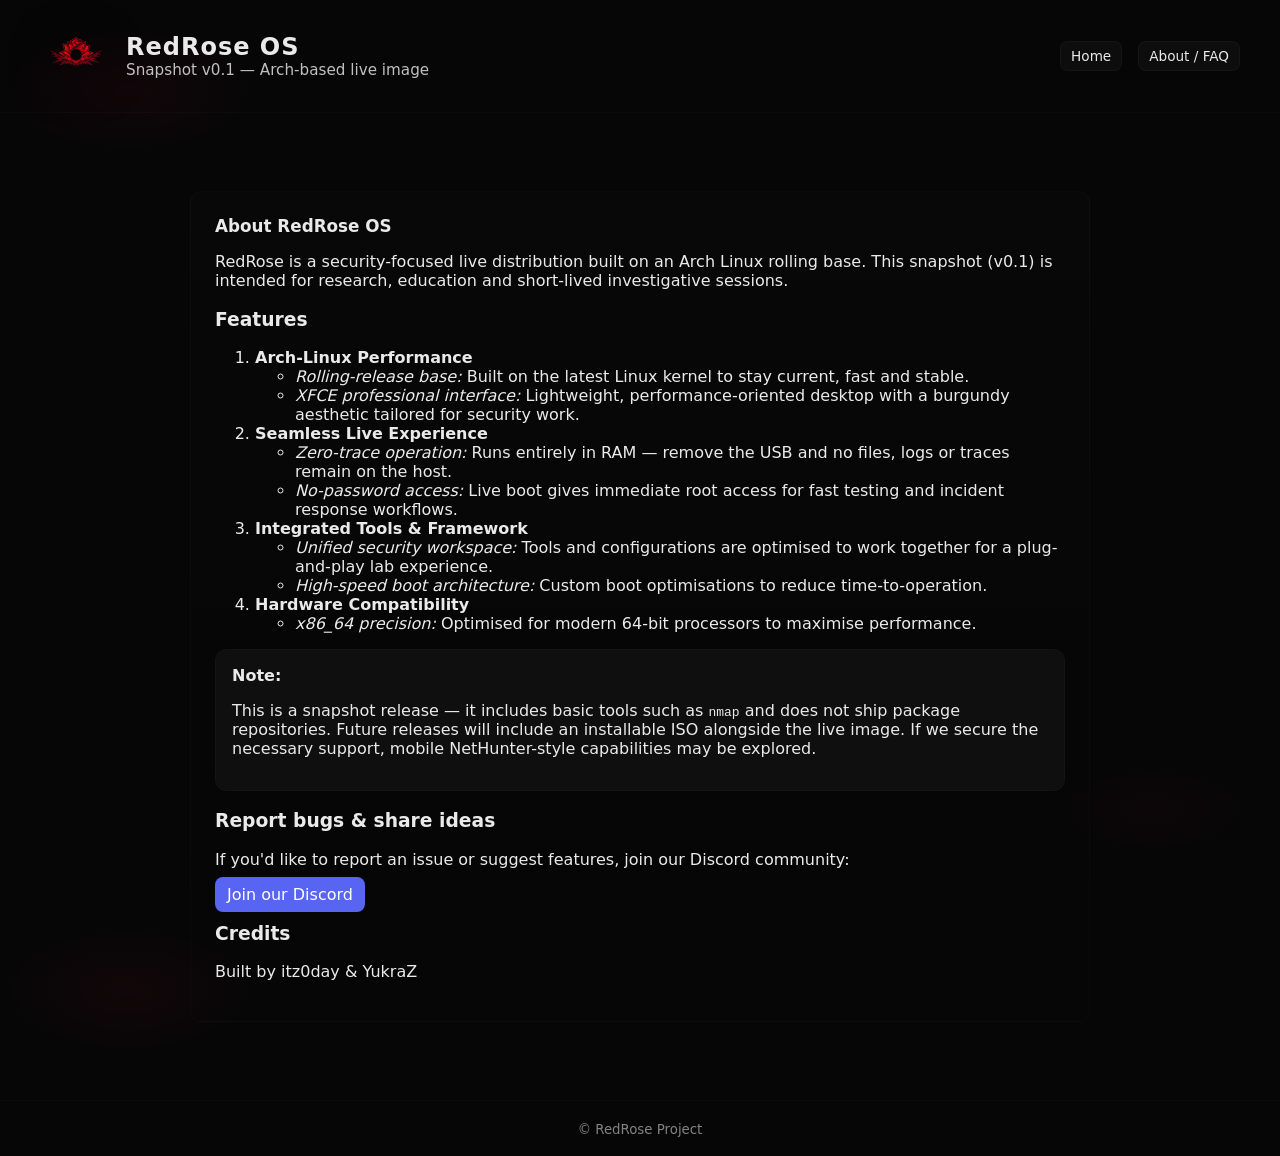
==== info.html @ 97ac89c2 "Update info.html" ====
<!DOCTYPE html>
<html lang="en">
<head>
    <meta charset="utf-8" />
    <meta name="viewport" content="width=device-width, initial-scale=1" />
    <title>About — RedRose OS</title>
    <link rel="stylesheet" href="style.css">
</head>
<body>

<header class="site-header">
    <div class="brand">
        <img src="logo.png" alt="Logo" class="logo">
        <div>
            <h1>RedRose OS</h1>
            <p class="tag">Snapshot v0.1 — Arch-based live image</p>
        </div>
    </div>
    <nav class="top-actions">
        <a href="index.html" class="btn small">Home</a>
        <a href="info.html" class="btn small">About / FAQ</a>
    </nav>
</header>

<main class="layout">
    <section class="content">
        <div class="about-page panel">
            <h2>About RedRose OS</h2>
            <p>RedRose is a security-focused live distribution built on an Arch Linux rolling base. This snapshot (v0.1) is intended for research, education and short-lived investigative sessions.</p>

            <h3>Features</h3>
            <ol>
                <li><strong>Arch-Linux Performance</strong>
                    <ul>
                        <li><em>Rolling-release base:</em> Built on the latest Linux kernel to stay current, fast and stable.</li>
                        <li><em>XFCE professional interface:</em> Lightweight, performance-oriented desktop with a burgundy aesthetic tailored for security work.</li>
                    </ul>
                </li>
                <li><strong>Seamless Live Experience</strong>
                    <ul>
                        <li><em>Zero-trace operation:</em> Runs entirely in RAM — remove the USB and no files, logs or traces remain on the host.</li>
                        <li><em>No-password access:</em> Live boot gives immediate root access for fast testing and incident response workflows.</li>
                    </ul>
                </li>
                <li><strong>Integrated Tools & Framework</strong>
                    <ul>
                        <li><em>Unified security workspace:</em> Tools and configurations are optimised to work together for a plug-and-play lab experience.</li>
                        <li><em>High-speed boot architecture:</em> Custom boot optimisations to reduce time-to-operation.</li>
                    </ul>
                </li>
                <li><strong>Hardware Compatibility</strong>
                    <ul>
                        <li><em>x86_64 precision:</em> Optimised for modern 64-bit processors to maximise performance.</li>
                    </ul>
                </li>
            </ol>

            <div class="panel" style="margin-top:12px">
                <strong>Note:</strong>
                <p>This is a snapshot release — it includes basic tools such as <code>nmap</code> and does not ship package repositories. Future releases will include an installable ISO alongside the live image. If we secure the necessary support, mobile NetHunter-style capabilities may be explored.</p>
            </div>

            <h3>Report bugs & share ideas</h3>
            <p>If you'd like to report an issue or suggest features, join our Discord community:</p>
            <p>
                <a href="https://discord.gg/SsEprcjTAU" target="_blank" rel="noopener" class="btn" style="background:#5865F2;border:none;color:#fff">Join our Discord</a>
            </p>

            <h3>Credits</h3>
            <p>Built by itz0day &amp; YukraZ</p>
        </div>
    </section>
</main>

<footer class="site-footer">
    <small>© RedRose Project</small>
</footer>

</body>
</html>
---- style.css ----
:root{
    --bg:#070607;
    --panel:#0f0f0f;
    --muted:#9a031e;
    --accent:#e33b4a;
    --glass:rgba(255,255,255,0.03);
    --text:#eaeaea;
}

*{box-sizing:border-box}
html,body{height:100%;margin:0;font-family:Inter, system-ui, -apple-system, 'Segoe UI', Roboto, 'Helvetica Neue', Arial}
body{
    background: radial-gradient(1200px 600px at 10% 10%, rgba(154,3,30,0.07), transparent 10%),
                radial-gradient(900px 400px at 90% 90%, rgba(154,3,30,0.04), transparent 10%),
                var(--bg);
    color:var(--text);
}

.site-header{display:flex;justify-content:space-between;align-items:center;padding:20px 40px;border-bottom:1px solid rgba(255,255,255,0.02)}
.brand{display:flex;align-items:center;gap:14px}
.logo{width:72px;height:72px;object-fit:contain;filter:drop-shadow(0 10px 24px rgba(0,0,0,0.6))}
.brand h1{margin:0;font-size:1.5rem;letter-spacing:1px}
.tag{margin:0;color:rgba(255,255,255,0.75);font-size:0.95rem}

.top-actions{display:flex;align-items:center;gap:16px}
.btn{background:var(--glass);border:1px solid rgba(255,255,255,0.03);color:var(--text);padding:8px 12px;border-radius:8px;cursor:pointer;text-decoration:none}
.btn.small{padding:6px 10px;font-size:0.85rem}
.btn.primary{background:linear-gradient(90deg,var(--muted),var(--accent));border:none}
.btn.ghost{background:transparent;border:1px solid rgba(255,255,255,0.06)}
.download-bubble{background:linear-gradient(90deg,var(--muted),#ff6b6b);padding:8px 12px;border-radius:999px;font-weight:600;color:#fff}

.layout{display:flex;gap:24px;padding:28px;max-width:1200px;margin:30px auto}
.sidebar{width:300px;flex:0 0 300px}
.panel{background:var(--panel);padding:16px;border-radius:12px;margin-bottom:18px;border:1px solid rgba(255,255,255,0.02)}
.panel h2{margin:0 0 10px 0;font-size:1.05rem}
.list{list-style:none;padding:0;margin:0;display:flex;flex-direction:column;gap:8px}
.list li{background:linear-gradient(180deg,rgba(255,255,255,0.02),transparent);padding:8px 10px;border-radius:8px;font-size:0.95rem;display:flex;justify-content:space-between;align-items:center}
.panel-foot{margin-top:10px;color:rgba(255,255,255,0.7);font-size:0.9rem}

.content{flex:1}
.download-card{background:linear-gradient(180deg, rgba(255,255,255,0.02), transparent);padding:22px;border-radius:12px;border:1px solid rgba(255,255,255,0.03);box-shadow:0 20px 40px rgba(0,0,0,0.6)}
.badge{display:inline-block;background:var(--muted);color:#fff;padding:6px 10px;border-radius:999px;font-weight:700;margin-bottom:12px}
.card-body{display:flex;flex-direction:column;align-items:flex-start;gap:10px}
.card-logo{width:140px}
.muted{color:rgba(255,255,255,0.7)}
.actions{display:flex;gap:12px;margin-top:10px}

.hero{padding:22px;border-radius:12px;border:1px solid rgba(255,255,255,0.03);box-shadow:0 20px 40px rgba(0,0,0,0.6);background:linear-gradient(90deg, rgba(154,3,30,0.03), transparent)}
.hero-inner{display:flex;gap:18px;align-items:center}
.hero-logo{width:160px}
.hero-text h2{margin:0;font-size:1.6rem}
.hero-cta{margin-top:12px;display:flex;gap:10px}
.meta{margin-top:8px;color:rgba(255,255,255,0.65);font-family:monospace}

.releases .list li{display:flex;justify-content:space-between;gap:12px}

.info-grid{display:grid;grid-template-columns:repeat(auto-fit,minmax(240px,1fr));gap:16px;margin-top:18px}
.info{background:var(--panel);padding:14px;border-radius:10px}

.site-footer{padding:18px 40px;color:rgba(255,255,255,0.5);text-align:center;border-top:1px solid rgba(255,255,255,0.02);margin-top:30px}

@media (max-width:860px){
    .layout{flex-direction:column;padding:12px;gap:12px}
    .sidebar{width:100%;order:2}
    .site-header{padding:12px}
    .logo{width:48px;height:48px}
    .brand h1{font-size:1.1rem}
    .hero-inner{flex-direction:column;align-items:flex-start}
    .hero-logo{width:120px}
    .card-logo{width:100px}
    .download-card{padding:16px}
    .btn{padding:8px 10px}
    img{max-width:100%;height:auto}
}

.wallpaper-box{height:160px;background:linear-gradient(180deg,rgba(0,0,0,0.15),transparent);display:flex;align-items:center;justify-content:center;border-radius:8px;overflow:hidden}
.wallpaper-box img{width:100%;height:100%;object-fit:cover;opacity:1}
.wallpaper-panel h3{margin-top:0}

.faq-item{border-top:1px solid rgba(255,255,255,0.03);padding:10px 0}
.faq-question{cursor:pointer;font-weight:600}
.faq-answer{display:none;color:rgba(255,255,255,0.8);margin-top:6px}
.faq-answer.open{display:block}

/* Open sources panel */
.open-sources .list li{display:flex;justify-content:space-between;align-items:center;gap:10px}
.open-sources .list li a{color:var(--text);text-decoration:none}
.open-sources .muted{margin-bottom:10px}

/* About page specific */
.about-page{max-width:900px;margin:20px auto;padding:24px;background:linear-gradient(180deg, rgba(255,255,255,0.01), transparent);border-radius:12px}
.about-grid{display:grid;grid-template-columns:1fr 320px;gap:18px}
.about-side{background:var(--panel);padding:14px;border-radius:10px}
.about-main h2{margin-top:0}
.checksum{font-family:monospace;background:rgba(0,0,0,0.25);padding:8px;border-radius:6px;display:inline-block}

@media (max-width:860px){
    .about-grid{grid-template-columns:1fr}
}
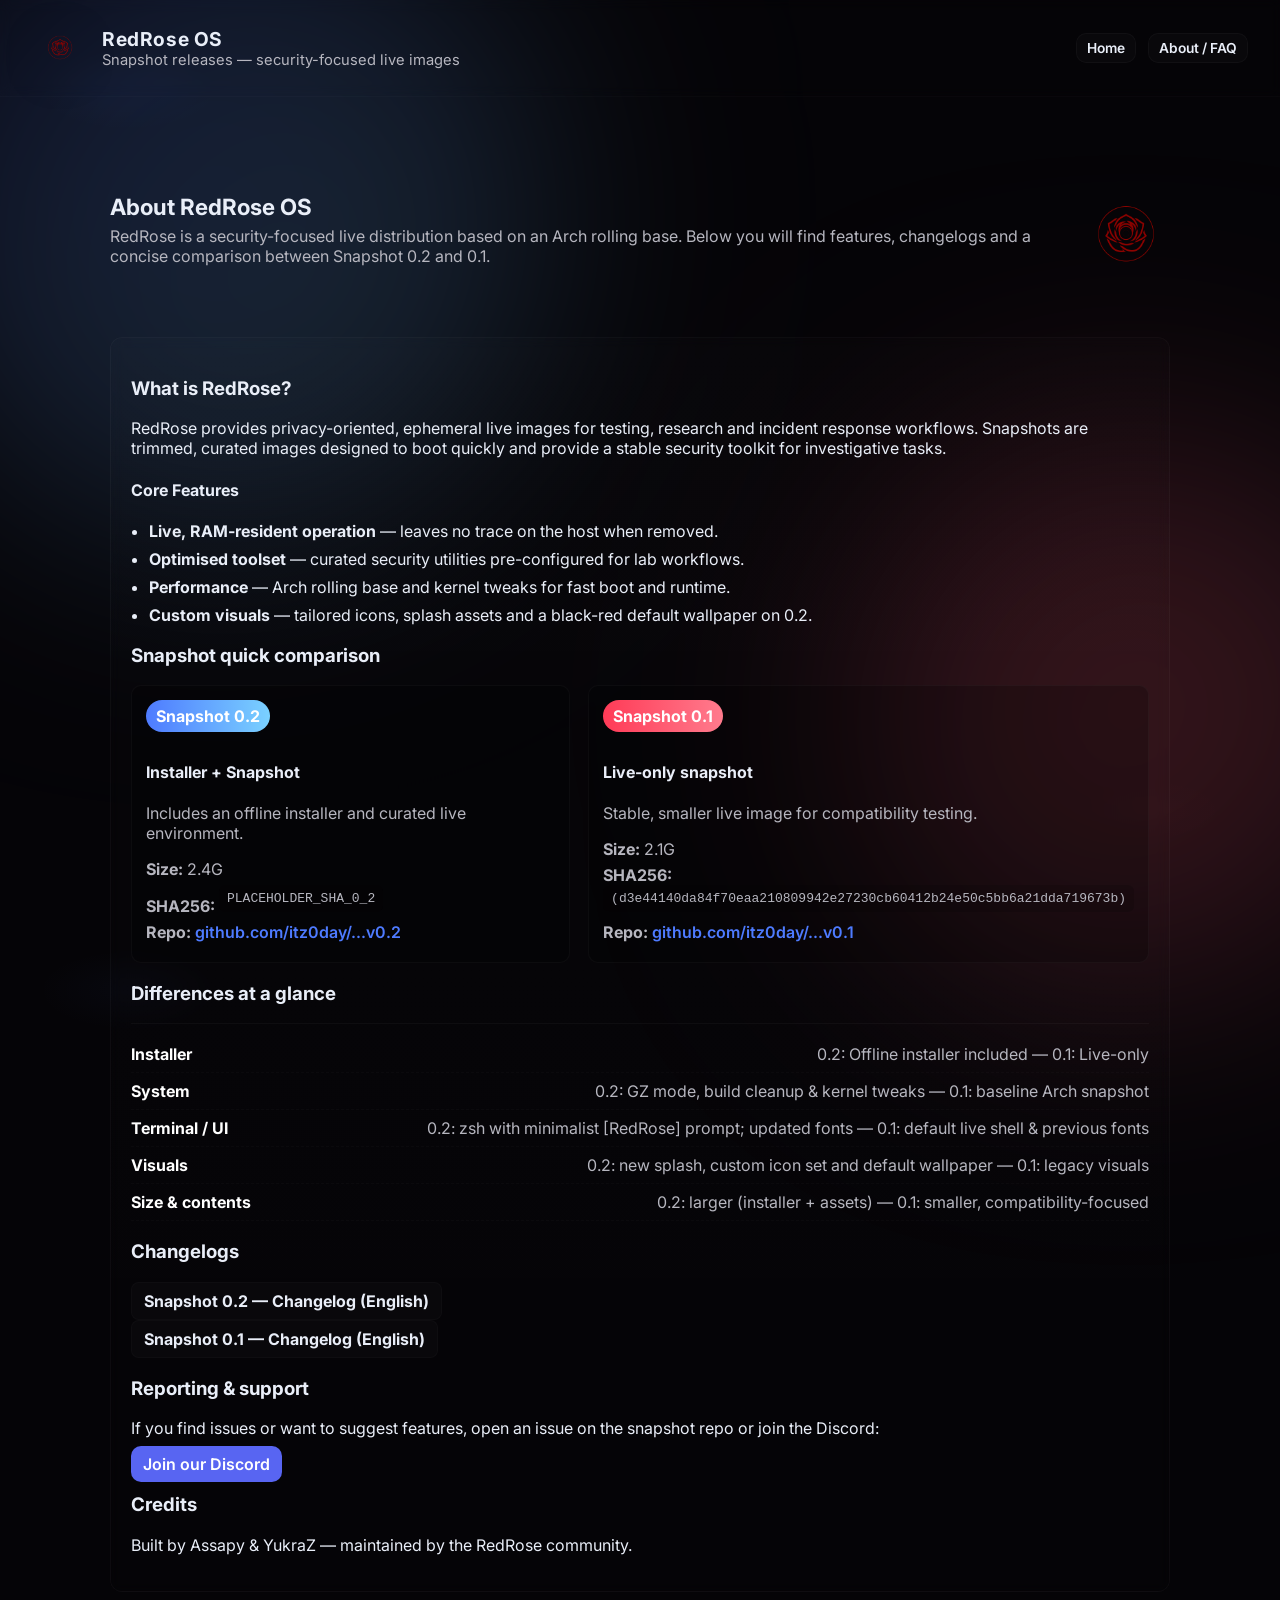
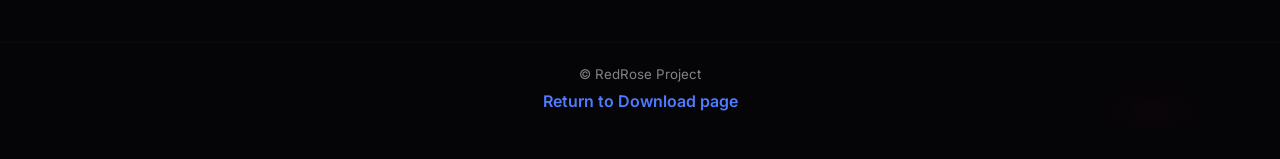
==== commit 01b9dff1: "Add files via upload" ====
--- a/info.html
+++ b/info.html
@@ -8,12 +8,17 @@
 </head>
 <body>
 
+<div class="bg-blurs">
+    <span class="shape shape1"></span>
+    <span class="shape shape2"></span>
+</div>
+
 <header class="site-header">
     <div class="brand">
         <img src="logo.png" alt="Logo" class="logo">
-        <div>
+        <div class="brand-text">
             <h1>RedRose OS</h1>
-            <p class="tag">Snapshot v0.1 — Arch-based live image</p>
+            <p class="tag">Snapshot releases — security-focused live images</p>
         </div>
     </div>
     <nav class="top-actions">
@@ -22,58 +27,113 @@
     </nav>
 </header>
 
-<main class="layout">
-    <section class="content">
-        <div class="about-page panel">
-            <h2>About RedRose OS</h2>
-            <p>RedRose is a security-focused live distribution built on an Arch Linux rolling base. This snapshot (v0.1) is intended for research, education and short-lived investigative sessions.</p>
+<main class="container">
 
-            <h3>Features</h3>
-            <ol>
-                <li><strong>Arch-Linux Performance</strong>
-                    <ul>
-                        <li><em>Rolling-release base:</em> Built on the latest Linux kernel to stay current, fast and stable.</li>
-                        <li><em>XFCE professional interface:</em> Lightweight, performance-oriented desktop with a burgundy aesthetic tailored for security work.</li>
-                    </ul>
-                </li>
-                <li><strong>Seamless Live Experience</strong>
-                    <ul>
-                        <li><em>Zero-trace operation:</em> Runs entirely in RAM — remove the USB and no files, logs or traces remain on the host.</li>
-                        <li><em>No-password access:</em> Live boot gives immediate root access for fast testing and incident response workflows.</li>
-                    </ul>
-                </li>
-                <li><strong>Integrated Tools & Framework</strong>
-                    <ul>
-                        <li><em>Unified security workspace:</em> Tools and configurations are optimised to work together for a plug-and-play lab experience.</li>
-                        <li><em>High-speed boot architecture:</em> Custom boot optimisations to reduce time-to-operation.</li>
-                    </ul>
-                </li>
-                <li><strong>Hardware Compatibility</strong>
-                    <ul>
-                        <li><em>x86_64 precision:</em> Optimised for modern 64-bit processors to maximise performance.</li>
-                    </ul>
-                </li>
-            </ol>
+    <section class="about-hero">
+        <div class="hero-inner">
+            <div class="hero-copy">
+                <h2>About RedRose OS</h2>
+                <p class="muted">RedRose is a security-focused live distribution based on an Arch rolling base. Below you will find features, changelogs and a concise comparison between Snapshot 0.2 and 0.1.</p>
+            </div>
+            <div class="hero-visual">
+                <img src="logo.png" alt="RedRose logo" class="hero-logo">
+            </div>
+        </div>
+    </section>
 
-            <div class="panel" style="margin-top:12px">
-                <strong>Note:</strong>
-                <p>This is a snapshot release — it includes basic tools such as <code>nmap</code> and does not ship package repositories. Future releases will include an installable ISO alongside the live image. If we secure the necessary support, mobile NetHunter-style capabilities may be explored.</p>
+    <section class="about-page panel">
+        <h3>What is RedRose?</h3>
+        <p>RedRose provides privacy-oriented, ephemeral live images for testing, research and incident response workflows. Snapshots are trimmed, curated images designed to boot quickly and provide a stable security toolkit for investigative tasks.</p>
+
+        <h4>Core Features</h4>
+        <ul class="feature-list">
+            <li><strong>Live, RAM-resident operation</strong> — leaves no trace on the host when removed.</li>
+            <li><strong>Optimised toolset</strong> — curated security utilities pre-configured for lab workflows.</li>
+            <li><strong>Performance</strong> — Arch rolling base and kernel tweaks for fast boot and runtime.</li>
+            <li><strong>Custom visuals</strong> — tailored icons, splash assets and a black-red default wallpaper on 0.2.</li>
+        </ul>
+
+        <h3>Snapshot quick comparison</h3>
+        <div class="compare-grid">
+            <div class="compare-card">
+                <div class="pill recommended">Snapshot 0.2</div>
+                <h4>Installer + Snapshot</h4>
+                <p class="muted">Includes an offline installer and curated live environment.</p>
+                <ul class="small-list">
+                    <li><strong>Size:</strong> 2.4G</li>
+                    <li><strong>SHA256:</strong> <code class="sha-block">PLACEHOLDER_SHA_0_2</code></li>
+                    <li><strong>Repo:</strong> <a class="link" href="https://github.com/itz0day/redroseos-snapshotv0.2" target="_blank" rel="noopener">github.com/itz0day/...v0.2</a></li>
+                </ul>
             </div>
 
-            <h3>Report bugs & share ideas</h3>
-            <p>If you'd like to report an issue or suggest features, join our Discord community:</p>
-            <p>
-                <a href="https://discord.gg/SsEprcjTAU" target="_blank" rel="noopener" class="btn" style="background:#5865F2;border:none;color:#fff">Join our Discord</a>
-            </p>
+            <div class="compare-card">
+                <div class="pill live">Snapshot 0.1</div>
+                <h4>Live-only snapshot</h4>
+                <p class="muted">Stable, smaller live image for compatibility testing.</p>
+                <ul class="small-list">
+                    <li><strong>Size:</strong> 2.1G</li>
+                    <li><strong>SHA256:</strong> <code class="sha-block">(d3e44140da84f70eaa210809942e27230cb60412b24e50c5bb6a21dda719673b)</code></li>
+                    <li><strong>Repo:</strong> <a class="link" href="https://github.com/itz0day/redroseos-snapshotv0.1" target="_blank" rel="noopener">github.com/itz0day/...v0.1</a></li>
+                </ul>
+            </div>
+        </div>
 
-            <h3>Credits</h3>
-            <p>Built by itz0day &amp; YukraZ</p>
+        <h3>Differences at a glance</h3>
+        <div class="diff-list">
+            <div class="diff-row"><strong>Installer</strong><span>0.2: Offline installer included — 0.1: Live-only</span></div>
+            <div class="diff-row"><strong>System</strong><span>0.2: GZ mode, build cleanup & kernel tweaks — 0.1: baseline Arch snapshot</span></div>
+            <div class="diff-row"><strong>Terminal / UI</strong><span>0.2: zsh with minimalist [RedRose] prompt; updated fonts — 0.1: default live shell & previous fonts</span></div>
+            <div class="diff-row"><strong>Visuals</strong><span>0.2: new splash, custom icon set and default wallpaper — 0.1: legacy visuals</span></div>
+            <div class="diff-row"><strong>Size & contents</strong><span>0.2: larger (installer + assets) — 0.1: smaller, compatibility-focused</span></div>
         </div>
+
+        <h3>Changelogs</h3>
+        <details class="changelog-details">
+            <summary>Snapshot 0.2 — Changelog (English)</summary>
+            <div class="changelog-content">
+                <h4>System & Kernel</h4>
+                <ul>
+                    <li>GZ Mode integrated: <code>gz</code> moved to <code>/usr/local/bin</code>, permissions enforced via <code>profiledef.sh</code>.</li>
+                    <li>Build cleanup routines added for <code>work</code> folder and <code>/proc</code> mount issues.</li>
+                </ul>
+                <h4>Interface & Terminal</h4>
+                <ul>
+                    <li>Terminal identity: new minimalist red-white <code>[RedRose] $</code> prompt running on <code>zsh</code>.</li>
+                    <li>Font update: switched to <em>Noto Sans</em> and <em>JetBrains Mono Nerd Font</em> to fix rendering issues.</li>
+                </ul>
+                <h4>Visual</h4>
+                <ul>
+                    <li>New GRUB-friendly 8-bit splash, custom icons (<code>redrose_icon.png</code>) and default black-red wallpaper.</li>
+                </ul>
+            </div>
+        </details>
+
+        <details class="changelog-details">
+            <summary>Snapshot 0.1 — Changelog (English)</summary>
+            <div class="changelog-content">
+                <p>Snapshot 0.1 is the initial live image snapshot. It contains a compact set of tools for quick forensic and testing tasks. Notable points:</p>
+                <ul>
+                    <li>Live-only image (no installer)</li>
+                    <li>Core utilities such as <code>nmap</code> included</li>
+                    <li>Designed for hardware compatibility and lower-size footprint</li>
+                </ul>
+            </div>
+        </details>
+
+        <h3>Reporting & support</h3>
+        <p>If you find issues or want to suggest features, open an issue on the snapshot repo or join the Discord:</p>
+        <p><a href="https://discord.gg/SsEprcjTAU" class="btn" style="background:#5865F2;border:none;color:#fff" target="_blank" rel="noopener">Join our Discord</a></p>
+
+        <h3>Credits</h3>
+        <p>Built by Assapy &amp; YukraZ — maintained by the RedRose community.</p>
     </section>
+
 </main>
 
 <footer class="site-footer">
     <small>© RedRose Project</small>
+    <div style="margin-top:8px"><a href="index.html" class="link">Return to Download page</a></div>
+    <div style="height:28px"></div>
 </footer>
 
 </body>
--- a/style.css
+++ b/style.css
@@ -1,99 +1,156 @@
-:root{
-    --bg:#070607;
-    --panel:#0f0f0f;
-    --muted:#9a031e;
-    --accent:#e33b4a;
-    --glass:rgba(255,255,255,0.03);
-    --text:#eaeaea;
-}
-
-*{box-sizing:border-box}
-html,body{height:100%;margin:0;font-family:Inter, system-ui, -apple-system, 'Segoe UI', Roboto, 'Helvetica Neue', Arial}
-body{
-    background: radial-gradient(1200px 600px at 10% 10%, rgba(154,3,30,0.07), transparent 10%),
-                radial-gradient(900px 400px at 90% 90%, rgba(154,3,30,0.04), transparent 10%),
-                var(--bg);
-    color:var(--text);
-}
-
-.site-header{display:flex;justify-content:space-between;align-items:center;padding:20px 40px;border-bottom:1px solid rgba(255,255,255,0.02)}
-.brand{display:flex;align-items:center;gap:14px}
-.logo{width:72px;height:72px;object-fit:contain;filter:drop-shadow(0 10px 24px rgba(0,0,0,0.6))}
-.brand h1{margin:0;font-size:1.5rem;letter-spacing:1px}
-.tag{margin:0;color:rgba(255,255,255,0.75);font-size:0.95rem}
-
-.top-actions{display:flex;align-items:center;gap:16px}
-.btn{background:var(--glass);border:1px solid rgba(255,255,255,0.03);color:var(--text);padding:8px 12px;border-radius:8px;cursor:pointer;text-decoration:none}
-.btn.small{padding:6px 10px;font-size:0.85rem}
-.btn.primary{background:linear-gradient(90deg,var(--muted),var(--accent));border:none}
-.btn.ghost{background:transparent;border:1px solid rgba(255,255,255,0.06)}
-.download-bubble{background:linear-gradient(90deg,var(--muted),#ff6b6b);padding:8px 12px;border-radius:999px;font-weight:600;color:#fff}
-
-.layout{display:flex;gap:24px;padding:28px;max-width:1200px;margin:30px auto}
-.sidebar{width:300px;flex:0 0 300px}
-.panel{background:var(--panel);padding:16px;border-radius:12px;margin-bottom:18px;border:1px solid rgba(255,255,255,0.02)}
-.panel h2{margin:0 0 10px 0;font-size:1.05rem}
-.list{list-style:none;padding:0;margin:0;display:flex;flex-direction:column;gap:8px}
-.list li{background:linear-gradient(180deg,rgba(255,255,255,0.02),transparent);padding:8px 10px;border-radius:8px;font-size:0.95rem;display:flex;justify-content:space-between;align-items:center}
-.panel-foot{margin-top:10px;color:rgba(255,255,255,0.7);font-size:0.9rem}
-
-.content{flex:1}
-.download-card{background:linear-gradient(180deg, rgba(255,255,255,0.02), transparent);padding:22px;border-radius:12px;border:1px solid rgba(255,255,255,0.03);box-shadow:0 20px 40px rgba(0,0,0,0.6)}
-.badge{display:inline-block;background:var(--muted);color:#fff;padding:6px 10px;border-radius:999px;font-weight:700;margin-bottom:12px}
-.card-body{display:flex;flex-direction:column;align-items:flex-start;gap:10px}
-.card-logo{width:140px}
-.muted{color:rgba(255,255,255,0.7)}
-.actions{display:flex;gap:12px;margin-top:10px}
-
-.hero{padding:22px;border-radius:12px;border:1px solid rgba(255,255,255,0.03);box-shadow:0 20px 40px rgba(0,0,0,0.6);background:linear-gradient(90deg, rgba(154,3,30,0.03), transparent)}
-.hero-inner{display:flex;gap:18px;align-items:center}
-.hero-logo{width:160px}
-.hero-text h2{margin:0;font-size:1.6rem}
-.hero-cta{margin-top:12px;display:flex;gap:10px}
-.meta{margin-top:8px;color:rgba(255,255,255,0.65);font-family:monospace}
-
-.releases .list li{display:flex;justify-content:space-between;gap:12px}
-
-.info-grid{display:grid;grid-template-columns:repeat(auto-fit,minmax(240px,1fr));gap:16px;margin-top:18px}
-.info{background:var(--panel);padding:14px;border-radius:10px}
-
-.site-footer{padding:18px 40px;color:rgba(255,255,255,0.5);text-align:center;border-top:1px solid rgba(255,255,255,0.02);margin-top:30px}
-
-@media (max-width:860px){
-    .layout{flex-direction:column;padding:12px;gap:12px}
-    .sidebar{width:100%;order:2}
-    .site-header{padding:12px}
-    .logo{width:48px;height:48px}
-    .brand h1{font-size:1.1rem}
-    .hero-inner{flex-direction:column;align-items:flex-start}
-    .hero-logo{width:120px}
-    .card-logo{width:100px}
-    .download-card{padding:16px}
-    .btn{padding:8px 10px}
-    img{max-width:100%;height:auto}
-}
-
-.wallpaper-box{height:160px;background:linear-gradient(180deg,rgba(0,0,0,0.15),transparent);display:flex;align-items:center;justify-content:center;border-radius:8px;overflow:hidden}
-.wallpaper-box img{width:100%;height:100%;object-fit:cover;opacity:1}
-.wallpaper-panel h3{margin-top:0}
-
-.faq-item{border-top:1px solid rgba(255,255,255,0.03);padding:10px 0}
-.faq-question{cursor:pointer;font-weight:600}
-.faq-answer{display:none;color:rgba(255,255,255,0.8);margin-top:6px}
-.faq-answer.open{display:block}
-
-/* Open sources panel */
-.open-sources .list li{display:flex;justify-content:space-between;align-items:center;gap:10px}
-.open-sources .list li a{color:var(--text);text-decoration:none}
-.open-sources .muted{margin-bottom:10px}
-
-/* About page specific */
-.about-page{max-width:900px;margin:20px auto;padding:24px;background:linear-gradient(180deg, rgba(255,255,255,0.01), transparent);border-radius:12px}
-.about-grid{display:grid;grid-template-columns:1fr 320px;gap:18px}
-.about-side{background:var(--panel);padding:14px;border-radius:10px}
-.about-main h2{margin-top:0}
-.checksum{font-family:monospace;background:rgba(0,0,0,0.25);padding:8px;border-radius:6px;display:inline-block}
-
-@media (max-width:860px){
-    .about-grid{grid-template-columns:1fr}
-}
+@import url('https://fonts.googleapis.com/css2?family=Inter:wght@300;400;600;700;800&display=swap');
+
+:root{
+    --bg:#050407;
+    --panel:#0d0f14;
+    --muted:#b6b6bf;
+    --accent:#ff3b57;
+    --accent2:#4e7bff;
+    --glass:rgba(255,255,255,0.03);
+    --card-glass:rgba(255,255,255,0.02);
+    --text:#e9eef8;
+    --success:#5be37a;
+}
+
+*{box-sizing:border-box}
+html,body{height:100%;margin:0;font-family:Inter, system-ui, -apple-system, 'Segoe UI', Roboto, 'Helvetica Neue', Arial}
+body{
+    background: radial-gradient(900px 400px at 10% 10%, rgba(78,123,255,0.03), transparent 10%),
+                radial-gradient(700px 300px at 90% 90%, rgba(255,59,87,0.02), transparent 10%),
+                var(--bg);
+    color:var(--text);
+    -webkit-font-smoothing:antialiased;
+    -moz-osx-font-smoothing:grayscale;
+}
+
+.site-header{display:flex;justify-content:space-between;align-items:center;padding:20px 32px;border-bottom:1px solid rgba(255,255,255,0.02);backdrop-filter:blur(6px)}
+.brand{display:flex;align-items:center;gap:14px}
+.logo{width:56px;height:56px;object-fit:contain;filter:drop-shadow(0 8px 24px rgba(0,0,0,0.6))}
+.brand-text h1{margin:0;font-size:1.2rem;letter-spacing:0.6px}
+.tag{margin:0;color:var(--muted);font-size:0.92rem}
+
+.top-actions{display:flex;align-items:center;gap:12px}
+.btn{background:var(--card-glass);border:1px solid rgba(255,255,255,0.03);color:var(--text);padding:8px 12px;border-radius:10px;cursor:pointer;text-decoration:none;font-weight:600}
+.btn.small{padding:6px 10px;font-size:0.86rem}
+.btn.primary{background:linear-gradient(90deg,var(--accent),var(--accent2));border:none;color:#fff;box-shadow:0 8px 24px rgba(78,123,255,0.06)}
+.btn.ghost{background:transparent;border:1px solid rgba(255,255,255,0.06);color:var(--muted)}
+
+.container{max-width:1100px;margin:30px auto;padding:20px}
+.hero{padding:28px;border-radius:12px}
+.hero-inner{display:flex;align-items:center;justify-content:space-between;gap:20px}
+.hero-copy h2{margin:0;font-size:1.6rem}
+.hero-copy .muted{margin-top:6px;color:var(--muted)}
+.hero-logo{width:88px}
+
+.cards-grid{display:grid;grid-template-columns:repeat(auto-fit,minmax(320px,1fr));gap:22px;margin-top:22px}
+.card{background:linear-gradient(180deg, rgba(255,255,255,0.01), rgba(255,255,255,0.005));padding:20px;border-radius:14px;border:1px solid rgba(255,255,255,0.03);box-shadow:0 12px 36px rgba(0,0,0,0.6);display:flex;gap:18px;align-items:center;transition:transform 220ms cubic-bezier(.2,.9,.2,1),box-shadow 220ms}
+.card:hover{transform:translateY(-6px);box-shadow:0 30px 60px rgba(0,0,0,0.7)}
+.card-featured{border:1px solid rgba(78,123,255,0.12);background:linear-gradient(180deg, rgba(78,123,255,0.03), rgba(255,255,255,0.005));}
+.card-graphic{flex:0 0 120px;display:flex;align-items:center;justify-content:center}
+.card-graphic.small{flex:0 0 96px}
+.disc{width:120px;height:120px;border-radius:999px;display:flex;align-items:center;justify-content:center;background:radial-gradient(circle at 35% 30%, rgba(255,255,255,0.04), transparent), linear-gradient(135deg,var(--accent2), var(--accent));box-shadow:0 12px 36px rgba(0,0,0,0.6), inset 0 -8px 18px rgba(0,0,0,0.28)}
+.disc-img{width:64px}
+
+.card-body{flex:1;min-width:0}
+.card-body h3{margin:0 0 8px 0}
+.muted{color:var(--muted)}
+.meta{margin-top:8px;color:rgba(255,255,255,0.7);font-family:monospace;font-size:0.9rem;display:flex;flex-wrap:wrap;gap:10px;align-items:center}
+.meta code{display:inline-block;margin-top:6px;background:rgba(0,0,0,0.16);padding:6px 8px;border-radius:6px;max-width:100%;overflow-x:auto;white-space:nowrap;min-width:0;font-family:monospace;font-size:0.85rem}
+.card-cta{margin-top:12px;display:flex;gap:10px;flex-wrap:wrap}
+.card-links{margin-top:10px}
+
+.card-featured{position:relative;padding-top:32px}
+.card-badge{position:absolute;top:-14px;left:18px;background:linear-gradient(90deg,var(--accent2),#7ad1ff);color:#fff;padding:6px 12px;border-radius:999px;font-weight:700;box-shadow:0 10px 30px rgba(78,123,255,0.12);z-index:3;font-size:0.95rem;white-space:nowrap}
+.card-badge.live{background:linear-gradient(90deg,var(--accent),#ff7b8d)}
+.card{position:relative;z-index:2}
+
+.info-grid{display:grid;grid-template-columns:repeat(auto-fit,minmax(260px,1fr));gap:16px;margin-top:20px}
+.info{background:var(--panel);padding:18px;border-radius:10px;border:1px solid rgba(255,255,255,0.02)}
+
+.site-footer{padding:20px;margin-top:28px;color:rgba(255,255,255,0.5);text-align:center;border-top:1px solid rgba(255,255,255,0.02)}
+
+@media (max-width:880px){
+    .hero-inner{flex-direction:column;align-items:flex-start}
+    .card{flex-direction:column;align-items:flex-start;padding:16px}
+    .card-graphic{width:100%;justify-content:flex-start}
+    .card-graphic.small{width:100%}
+    .disc{margin-bottom:8px}
+    .cards-grid{grid-template-columns:1fr}
+    .hero-logo{width:72px}
+    .card-cta a{flex:1 1 100%;display:inline-flex;justify-content:center}
+    .card-badge{left:16px;top:-12px;font-size:0.85rem;padding:6px 10px}
+    .meta code{white-space:normal;overflow-wrap:break-word}
+}
+
+@media (max-width:480px){
+    .card{padding:12px;gap:12px}
+    .disc{width:88px;height:88px}
+    .disc-img{width:48px}
+    .card-badge{left:12px;top:-10px;font-size:0.8rem}
+    .card-graphic{display:flex;justify-content:center}
+    .card-cta a{padding:10px 12px}
+    .meta{font-size:0.85rem}
+}
+
+@media (prefers-reduced-motion:reduce){
+    .card,.btn{transition:none}
+}
+
+.link{color:var(--accent2);text-decoration:none;font-weight:600}
+
+/* Background blurred shapes */
+.bg-blurs{position:fixed;inset:0;pointer-events:none;z-index:0}
+.bg-blurs .shape{position:absolute;border-radius:50%;filter:blur(120px);opacity:0.18;mix-blend-mode:screen}
+.bg-blurs .shape1{width:640px;height:640px;left:-8%;top:-12%;background:radial-gradient(circle at 30% 30%, rgba(78,123,255,0.9), transparent 40%), linear-gradient(135deg,var(--accent2), #7ad1ff)}
+.bg-blurs .shape2{width:560px;height:560px;right:-10%;bottom:-10%;background:radial-gradient(circle at 70% 70%, rgba(255,59,87,0.9), transparent 40%), linear-gradient(135deg,var(--accent), #ff8aa0)}
+
+/* Ensure main content sits above background shapes */
+.container{position:relative;z-index:1}
+.site-header{position:relative;z-index:2}
+
+/* Backdrop blur for cards and panels */
+.card, .about-page, .info{backdrop-filter:blur(6px)}
+
+.about-page{background:linear-gradient(180deg, rgba(255,255,255,0.01), transparent);padding:20px;border-radius:12px;border:1px solid rgba(255,255,255,0.03);margin-top:20px}
+.about-page h2{margin-top:0}
+.note-panel{background:rgba(255,255,255,0.02);padding:12px;border-radius:8px}
+
+/* About page specific styles */
+.about-hero{padding:22px 0 12px}
+.about-hero .hero-inner{display:flex;align-items:center;justify-content:space-between;gap:18px}
+.about-hero .hero-copy h2{font-size:1.4rem;margin:0}
+.about-hero .hero-copy .muted{color:var(--muted)}
+.about-page{background:linear-gradient(180deg, rgba(255,255,255,0.01), rgba(255,255,255,0.005));padding:20px;border-radius:12px;border:1px solid rgba(255,255,255,0.03)}
+.feature-list{margin:10px 0 18px 0;padding-left:18px}
+.feature-list li{margin:8px 0}
+
+.compare-grid{display:grid;grid-template-columns:repeat(2,1fr);gap:18px;margin:12px 0}
+.compare-card{background:rgba(0,0,0,0.22);padding:14px;border-radius:10px;border:1px solid rgba(255,255,255,0.03)}
+.pill{display:inline-block;padding:6px 10px;border-radius:999px;font-weight:700;color:#fff;margin-bottom:8px}
+.pill.recommended{background:linear-gradient(90deg,var(--accent2),#7ad1ff)}
+.pill.live{background:linear-gradient(90deg,var(--accent),#ff7b8d)}
+.small-list{list-style:none;padding:0;margin:8px 0 0 0}
+.small-list li{margin:6px 0;color:var(--muted)}
+.sha-block{display:inline-block;background:rgba(0,0,0,0.16);padding:6px 8px;border-radius:6px;overflow-x:auto;max-width:100%;white-space:nowrap}
+
+.diff-list{margin-top:12px;border-top:1px solid rgba(255,255,255,0.03);padding-top:12px}
+.diff-row{display:flex;justify-content:space-between;gap:12px;padding:8px 0;border-bottom:1px dashed rgba(255,255,255,0.02)}
+.diff-row strong{color:#fff}
+.diff-row span{color:var(--muted);text-align:right}
+
+.changelog-details summary{cursor:pointer;padding:10px 12px;border-radius:8px;background:rgba(255,255,255,0.02);display:block;font-weight:700;border:1px solid rgba(255,255,255,0.02)}
+.changelog-content{padding:10px 12px;margin-top:10px;background:rgba(0,0,0,0.12);border-radius:8px}
+
+@media (max-width:880px){
+    .compare-grid{grid-template-columns:1fr}
+    .diff-row{flex-direction:column;align-items:flex-start}
+    .diff-row span{text-align:left}
+}
+
+
+/* Changelog details styles */
+.changelog-details summary{cursor:pointer;padding:8px 12px;border-radius:8px;background:rgba(255,255,255,0.02);display:inline-flex;align-items:center;gap:8px;font-weight:700;border:1px solid rgba(255,255,255,0.02)}
+.changelog-details[open] summary{background:linear-gradient(90deg,var(--accent2),#7ad1ff);color:#fff;border-color:rgba(78,123,255,0.18)}
+.changelog-content{margin-top:10px;color:var(--muted);font-size:0.95rem;line-height:1.45}
+.changelog-content h4{margin:8px 0 6px 0}
+
